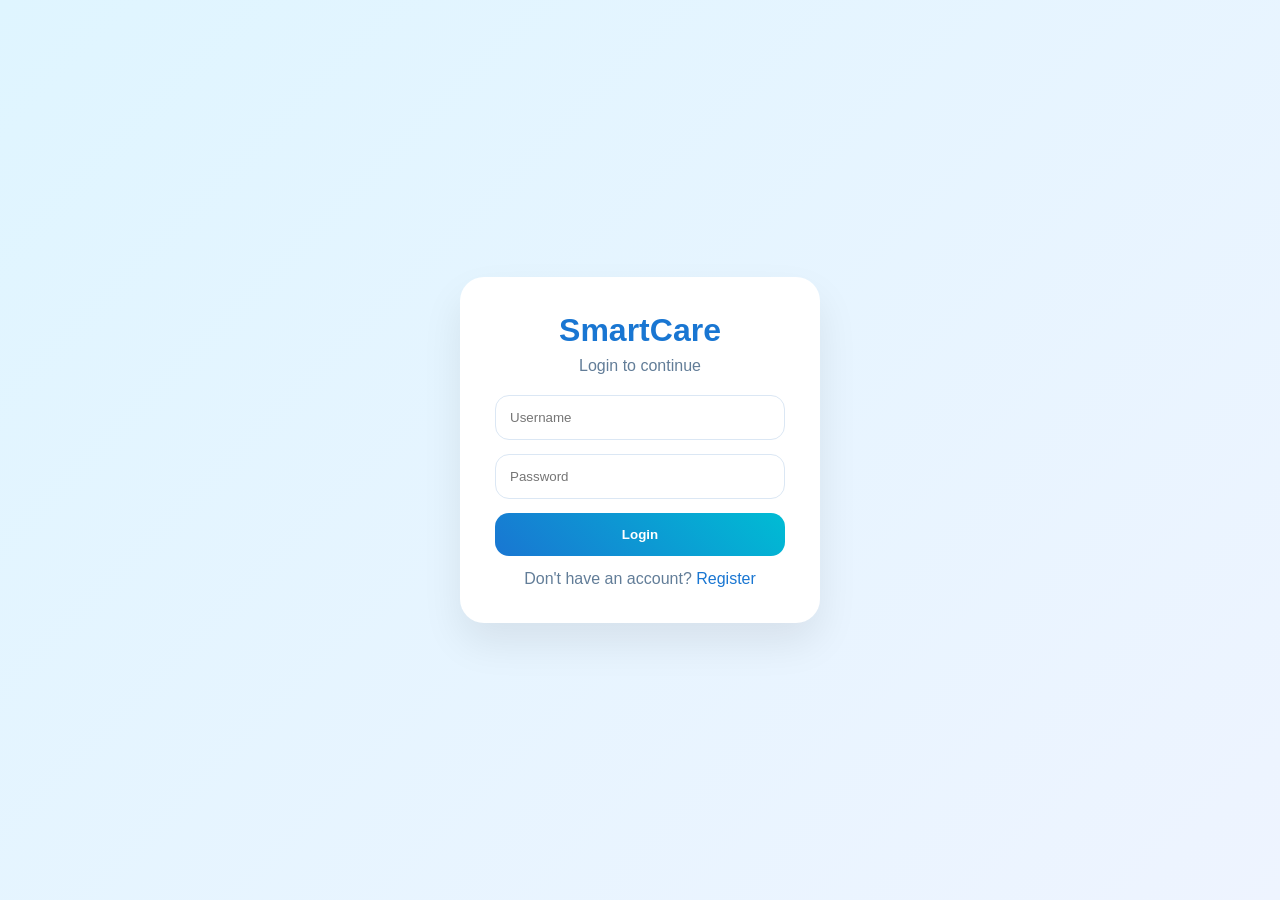
==== frontend/login.html @ a5e9c03f "Initial commit" ====
<!DOCTYPE html>
<html lang="en">
<head>
  <meta charset="UTF-8" />
  <meta name="viewport" content="width=device-width, initial-scale=1.0" />
  <title>SmartCare Login</title>
  <link rel="stylesheet" href="style.css" />
</head>
<body class="auth-page">
  <div class="auth-card">
    <h1>SmartCare</h1>
    <p class="auth-subtitle">Login to continue</p>

    <input type="text" id="loginUsername" placeholder="Username" />
    <input type="password" id="loginPassword" placeholder="Password" />
    <button onclick="loginUser()">Login</button>

    <p class="auth-footer">
      Don't have an account?
      <a href="register.html">Register</a>
    </p>
  </div>

  <script>
    function loginUser() {
      const username = document.getElementById("loginUsername").value.trim();
      const password = document.getElementById("loginPassword").value.trim();

      const savedUsername = localStorage.getItem("smartcare_username");
      const savedPassword = localStorage.getItem("smartcare_password");

      if (username === savedUsername && password === savedPassword) {
        localStorage.setItem("smartcare_logged_in", "true");
        alert("Login successful");
        window.location.href = "index.html";
      } else {
        alert("Invalid username or password");
      }
    }
  </script>
</body>
</html>
---- frontend/style.css ----
* {
  margin: 0;
  padding: 0;
  box-sizing: border-box;
}

html {
  scroll-behavior: smooth;
}

body {
  font-family: "Poppins", sans-serif;
  background: linear-gradient(135deg, #f6fbff, #eef5ff);
  color: #1b2a41;
}

.auth-page {
  min-height: 100vh;
  display: flex;
  align-items: center;
  justify-content: center;
  background: linear-gradient(135deg, #dff5ff, #eef4ff);
}

.auth-card {
  width: 360px;
  background: white;
  padding: 35px;
  border-radius: 24px;
  box-shadow: 0 20px 40px rgba(0,0,0,0.08);
  text-align: center;
}

.auth-card h1 {
  margin-bottom: 8px;
  color: #1976d2;
}

.auth-subtitle {
  margin-bottom: 20px;
  color: #627d98;
}

.auth-card input {
  width: 100%;
  padding: 14px;
  border: 1px solid #dbe7f4;
  border-radius: 14px;
  margin-bottom: 14px;
  outline: none;
}

.auth-card button {
  width: 100%;
  border: none;
  padding: 14px;
  border-radius: 14px;
  background: linear-gradient(45deg, #1976d2, #00bcd4);
  color: white;
  font-weight: 600;
  cursor: pointer;
}

.auth-footer {
  margin-top: 14px;
  color: #627d98;
}

.auth-footer a {
  color: #1976d2;
  text-decoration: none;
}

.navbar {
  position: sticky;
  top: 0;
  z-index: 1000;
  background: rgba(255,255,255,0.88);
  backdrop-filter: blur(14px);
  display: flex;
  justify-content: space-between;
  align-items: center;
  padding: 18px 7%;
  box-shadow: 0 8px 24px rgba(0,0,0,0.06);
}

.logo {
  display: flex;
  align-items: center;
  gap: 10px;
  font-size: 26px;
  font-weight: 800;
  color: #1976d2;
}

.logo i {
  color: #00b894;
}

.navbar nav {
  display: flex;
  gap: 20px;
  flex-wrap: wrap;
}

.navbar nav a {
  text-decoration: none;
  color: #243b53;
  font-weight: 500;
}

.nav-btn,
.primary-btn,
.secondary-btn,
.secondary-small-btn {
  border: none;
  cursor: pointer;
  transition: 0.3s ease;
  font-family: inherit;
}

.nav-btn,
.primary-btn {
  background: linear-gradient(45deg, #1976d2, #00bcd4);
  color: white;
  padding: 12px 22px;
  border-radius: 30px;
  font-weight: 600;
  text-decoration: none;
}

.secondary-btn {
  background: white;
  color: #1976d2;
  border: 2px solid #dceeff;
  padding: 12px 22px;
  border-radius: 30px;
  font-weight: 600;
  text-decoration: none;
}

.secondary-small-btn {
  background: #eef7ff;
  color: #1976d2;
  padding: 10px 14px;
  border-radius: 14px;
  border: 1px solid #dceeff;
}

.hero {
  min-height: 90vh;
  display: grid;
  grid-template-columns: 1.2fr 1fr;
  gap: 40px;
  align-items: center;
  padding: 70px 7%;
}

.tagline {
  display: inline-block;
  background: #dff6ff;
  color: #1976d2;
  padding: 8px 14px;
  border-radius: 20px;
  font-size: 14px;
  margin-bottom: 18px;
  font-weight: 600;
}

.hero h1 {
  font-size: 52px;
  margin-bottom: 16px;
  color: #102a43;
}

.hero-text {
  font-size: 17px;
  line-height: 1.8;
  color: #486581;
  max-width: 650px;
  margin-bottom: 24px;
}

.hero-buttons {
  display: flex;
  gap: 14px;
  flex-wrap: wrap;
}

.glass-card {
  background: rgba(255,255,255,0.45);
  backdrop-filter: blur(18px);
  border-radius: 28px;
  padding: 35px;
  min-height: 320px;
  box-shadow: 0 18px 40px rgba(0,0,0,0.08);
  display: flex;
  align-items: center;
  justify-content: center;
  flex-direction: column;
  text-align: center;
}

.big-icon {
  font-size: 76px;
  color: #1976d2;
  margin-bottom: 16px;
}

.features-section,
.tool-section,
.dashboard-section,
.chatbot-section {
  padding: 90px 7%;
}

.section-title {
  text-align: center;
  margin-bottom: 36px;
}

.section-title h2 {
  font-size: 38px;
  margin-bottom: 10px;
  color: #102a43;
}

.section-title p {
  color: #627d98;
  line-height: 1.8;
}

.features-grid {
  display: grid;
  grid-template-columns: repeat(auto-fit, minmax(240px, 1fr));
  gap: 22px;
}

.feature-card,
.tool-card,
.chart-card,
.mini-tool,
.chatbot-card {
  background: white;
  border-radius: 24px;
  padding: 28px;
  box-shadow: 0 14px 35px rgba(15, 23, 42, 0.07);
  border: 1px solid #edf4ff;
}

.feature-card i {
  font-size: 34px;
  color: #1976d2;
  margin-bottom: 12px;
}

.feature-card h3 {
  margin-bottom: 8px;
}

.feature-card p {
  color: #627d98;
  line-height: 1.7;
}

.form-group {
  display: flex;
  flex-direction: column;
  margin-bottom: 18px;
}

.form-group label {
  margin-bottom: 8px;
  font-weight: 600;
}

.form-group input,
.form-group select {
  padding: 14px;
  border-radius: 14px;
  border: 1px solid #d8e7f7;
  outline: none;
  font-family: inherit;
  background: #fbfdff;
}

.full-btn {
  width: 100%;
}

.result-box,
.output,
.iot-box {
  margin-top: 20px;
  background: #f6fbff;
  border: 1px solid #dbefff;
  border-radius: 16px;
  padding: 16px;
  line-height: 1.8;
  color: #36506c;
}

.double-section {
  padding: 0 7% 90px;
  display: grid;
  grid-template-columns: 1fr 1fr;
  gap: 24px;
}

.mini-tool h2 {
  margin-bottom: 18px;
  font-size: 28px;
}

.dashboard-grid {
  display: grid;
  grid-template-columns: 1fr 1fr;
  gap: 24px;
}

.wide-chart {
  grid-column: span 2;
}

.grid-2 {
  display: grid;
  grid-template-columns: 1fr 1fr;
  gap: 18px;
}

.saved-list {
  margin-top: 22px;
}

.saved-list ul {
  list-style: none;
}

.saved-list li {
  background: #f8fbff;
  border: 1px solid #e3f1ff;
  border-radius: 14px;
  padding: 12px 14px;
  margin-bottom: 10px;
  color: #36506c;
}

.symptom-toolbar {
  display: flex;
  gap: 10px;
  margin-bottom: 15px;
  flex-wrap: wrap;
}

#symptomSelect {
  min-height: 220px;
}

#map {
  width: 100%;
  height: 420px;
  border-radius: 18px;
  margin-top: 20px;
}

.hospital-list {
  margin-top: 16px;
  background: #f8fbff;
  border: 1px solid #e3f1ff;
  border-radius: 16px;
  padding: 16px;
  color: #36506c;
  line-height: 1.8;
}

.chat-box {
  height: 320px;
  overflow-y: auto;
  background: #f7fbff;
  border-radius: 18px;
  padding: 16px;
  border: 1px solid #dfefff;
  margin-bottom: 16px;
}

.bot-msg,
.user-msg {
  max-width: 78%;
  padding: 12px 16px;
  border-radius: 18px;
  margin-bottom: 12px;
  line-height: 1.7;
  font-size: 14px;
}

.bot-msg {
  background: white;
  border: 1px solid #dceeff;
  color: #243b53;
}

.user-msg {
  background: linear-gradient(45deg, #1976d2, #00bcd4);
  color: white;
  margin-left: auto;
}

.chat-input-area {
  display: flex;
  gap: 10px;
}

.chat-input-area input {
  flex: 1;
  padding: 14px;
  border-radius: 14px;
  border: 1px solid #d8e7f7;
}

.chat-input-area button {
  border: none;
  padding: 14px 22px;
  border-radius: 14px;
  background: linear-gradient(45deg, #1976d2, #00bcd4);
  color: white;
  cursor: pointer;
}

.footer {
  text-align: center;
  padding: 40px 20px;
  background: #102a43;
  color: #d9e2ec;
}

@media (max-width: 1100px) {
  .hero,
  .double-section,
  .dashboard-grid,
  .grid-2 {
    grid-template-columns: 1fr;
  }

  .wide-chart {
    grid-column: span 1;
  }

  .hero h1 {
    font-size: 40px;
  }
}

@media (max-width: 850px) {
  .navbar {
    flex-direction: column;
    gap: 14px;
  }

  .navbar nav {
    justify-content: center;
  }
}

@media (max-width: 600px) {
  .hero,
  .features-section,
  .tool-section,
  .dashboard-section,
  .chatbot-section,
  .double-section {
    padding-left: 5%;
    padding-right: 5%;
  }

  .chat-input-area {
    flex-direction: column;
  }
}
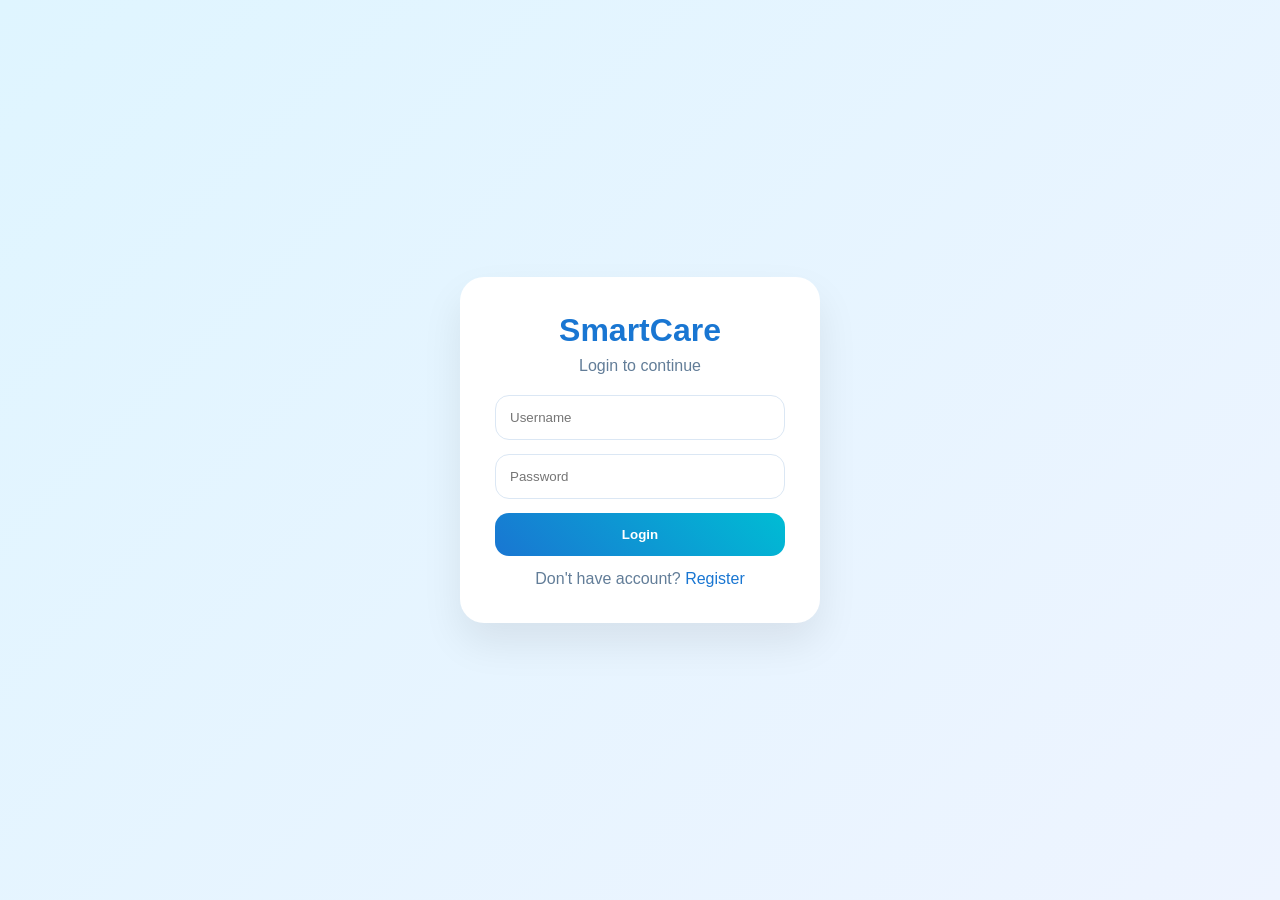
==== commit 71e15a7d: "second chnge" ====
--- a/frontend/login.html
+++ b/frontend/login.html
@@ -1,42 +1,83 @@
 <!DOCTYPE html>
 <html lang="en">
 <head>
-  <meta charset="UTF-8" />
-  <meta name="viewport" content="width=device-width, initial-scale=1.0" />
-  <title>SmartCare Login</title>
-  <link rel="stylesheet" href="style.css" />
+<meta charset="UTF-8">
+<title>SmartCare Login</title>
+<link rel="stylesheet" href="style.css">
 </head>
+
 <body class="auth-page">
-  <div class="auth-card">
-    <h1>SmartCare</h1>
-    <p class="auth-subtitle">Login to continue</p>
 
-    <input type="text" id="loginUsername" placeholder="Username" />
-    <input type="password" id="loginPassword" placeholder="Password" />
-    <button onclick="loginUser()">Login</button>
+<div class="auth-card">
 
-    <p class="auth-footer">
-      Don't have an account?
-      <a href="register.html">Register</a>
-    </p>
-  </div>
+<h1>SmartCare</h1>
+<p class="auth-subtitle">Login to continue</p>
 
-  <script>
-    function loginUser() {
-      const username = document.getElementById("loginUsername").value.trim();
-      const password = document.getElementById("loginPassword").value.trim();
+<input type="text" id="loginUsername" placeholder="Username">
 
-      const savedUsername = localStorage.getItem("smartcare_username");
-      const savedPassword = localStorage.getItem("smartcare_password");
+<input type="password" id="loginPassword" placeholder="Password">
 
-      if (username === savedUsername && password === savedPassword) {
-        localStorage.setItem("smartcare_logged_in", "true");
-        alert("Login successful");
-        window.location.href = "index.html";
-      } else {
-        alert("Invalid username or password");
-      }
-    }
-  </script>
+<button onclick="loginUser()">Login</button>
+
+<p class="auth-footer">
+Don't have account?
+<a href="register.html">Register</a>
+</p>
+
+</div>
+
+<script>
+
+async function loginUser(){
+
+let username=document.getElementById("loginUsername").value
+let password=document.getElementById("loginPassword").value
+
+if(!username || !password){
+alert("Enter username and password")
+return
+}
+
+let res = await fetch("http://127.0.0.1:5000/login",{
+
+method:"POST",
+
+headers:{
+"Content-Type":"application/json"
+},
+
+body:JSON.stringify({
+
+username:username,
+password:password
+
+})
+
+})
+
+let data = await res.json()
+
+if(data.success){
+
+localStorage.setItem("smartcare_logged_in","true")
+
+localStorage.setItem("user_id",data.user_id)
+
+localStorage.setItem("username",data.username)
+
+alert("Login successful")
+
+window.location.href="index.html"
+
+}else{
+
+alert(data.message)
+
+}
+
+}
+
+</script>
+
 </body>
 </html>
